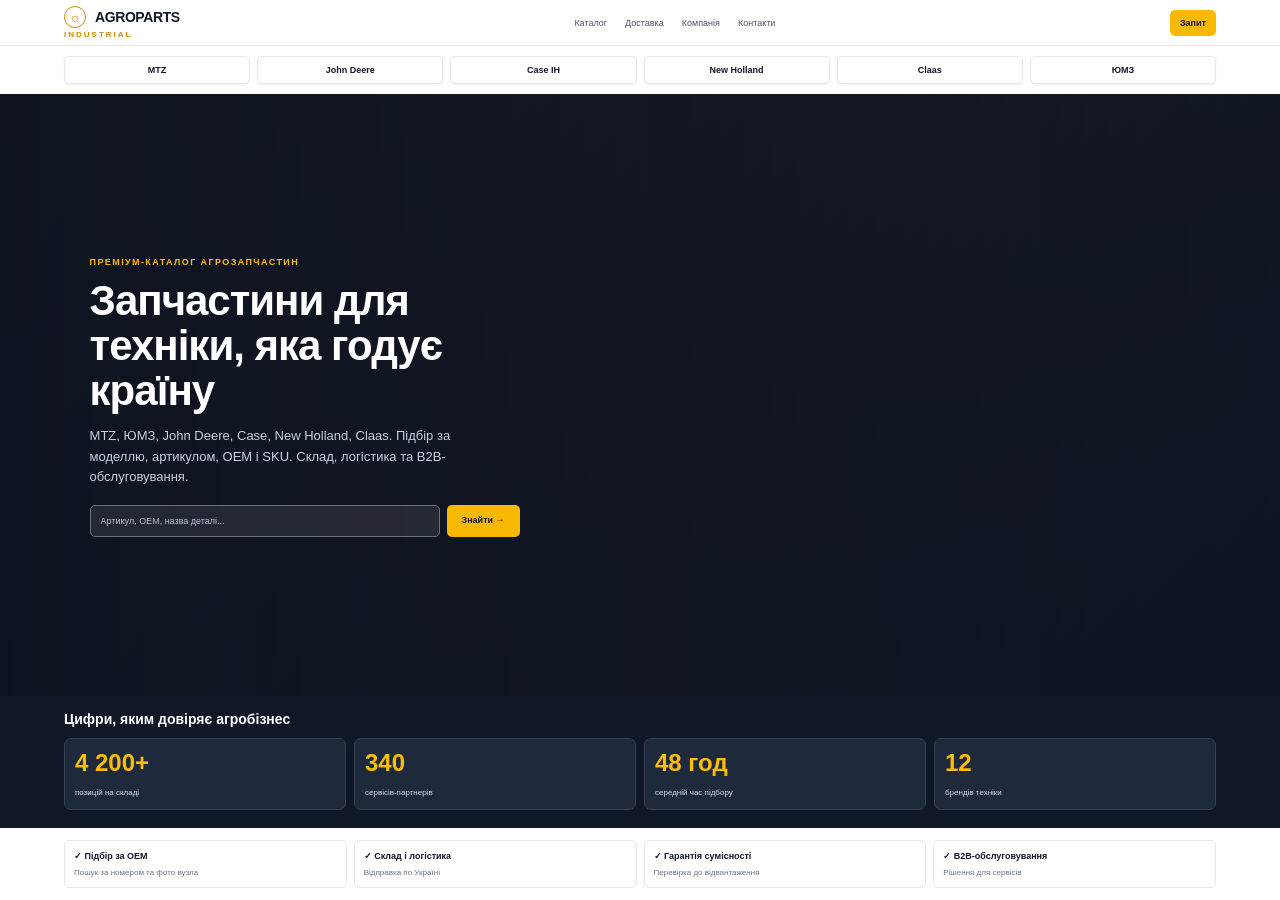
==== agroparts-card.html @ dc729b79 "Add AGROPARTS project preview" ====
<!doctype html>
<html lang="uk">
<head>
<meta charset="utf-8"><meta name="viewport" content="width=device-width,initial-scale=1">
<title>AGROPARTS INDUSTRIAL — portfolio preview</title>
<style>
*{box-sizing:border-box}html,body{margin:0;width:100%;height:100%;overflow:hidden;background:#f6f7f9;color:#111827;font-family:Arial,Helvetica,sans-serif}
.site{height:100%;display:flex;flex-direction:column}.nav{height:46px;background:#fff;border-bottom:1px solid #e5e7eb;display:flex;align-items:center;justify-content:space-between;padding:0 5%;gap:10px}
.brand{font-size:14px;font-weight:900;letter-spacing:-.4px}.brand small{display:block;color:#d08a00;font-size:8px;letter-spacing:2px;margin-top:2px}.sun{display:inline-grid;place-items:center;width:22px;height:22px;border:1.5px solid #d08a00;color:#d08a00;border-radius:50%;margin-right:6px}
.links{font-size:9px;color:#4b5563;display:flex;gap:18px}.cta{background:#f9b900;border-radius:5px;padding:8px 10px;font-size:9px;font-weight:bold}
.hero{position:relative;background:linear-gradient(90deg,rgba(11,17,31,.96),rgba(11,17,31,.77)),linear-gradient(135deg,#5c5038,#101827);color:#fff;padding:26px 7% 22px;flex:1;min-height:0;display:flex;flex-direction:column;justify-content:center}
.eyebrow{font-size:9px;font-weight:800;letter-spacing:1.4px;color:#ffbd00;margin-bottom:12px}.hero h1{font-size:clamp(22px,4.1vw,42px);line-height:1.07;max-width:470px;margin:0 0 12px;font-weight:900;letter-spacing:-1px}.hero p{font-size:clamp(9px,1.4vw,13px);line-height:1.6;color:#c7d0de;max-width:410px;margin:0 0 17px}
.search{display:flex;gap:7px;max-width:430px}.field{border:1px solid #69707c;background:#ffffff16;border-radius:5px;padding:10px;color:#b8c3d3;font-size:9px;flex:1}.find{background:#f9b900;color:#111827;border-radius:5px;padding:10px 15px;font-size:9px;font-weight:bold}
.brands{display:flex;gap:7px;padding:10px 5%;background:#fff;justify-content:space-between}.brands span{background:#fff;border:1px solid #e5e7eb;border-radius:5px;box-shadow:0 1px 2px #0001;padding:8px 9px;text-align:center;font-size:9px;font-weight:bold;flex:1}
.stats{background:#101827;color:white;padding:15px 5% 18px}.stats h2{font-size:14px;margin:0 0 11px}.numbers{display:grid;grid-template-columns:repeat(4,1fr);gap:8px}.metric{background:#1e293b;border:1px solid #334155;border-radius:7px;padding:10px}.metric strong{display:block;color:#ffbd00;font-size:clamp(14px,2.3vw,24px);margin-bottom:4px}.metric span{font-size:8px;color:#d7deea}
.bottom{display:grid;grid-template-columns:repeat(4,1fr);gap:7px;padding:12px 5%;background:#fff}.benefit{border:1px solid #e5e7eb;border-radius:6px;padding:9px;font-size:8px;color:#64748b;line-height:1.4}.benefit b{display:block;color:#111827;font-size:9px;margin-bottom:4px}
@media(max-width:500px){.links{display:none}.brands span:nth-child(n+5){display:none}.bottom{grid-template-columns:repeat(2,1fr)}.hero{padding-left:6%;padding-right:6%}}
</style>
</head>
<body><div class="site">
<header class="nav"><div class="brand"><span class="sun">☼</span> AGROPARTS <small>INDUSTRIAL</small></div><div class="links"><span>Каталог</span><span>Доставка</span><span>Компанія</span><span>Контакти</span></div><span class="cta">Запит</span></header>
<div class="brands"><span>MTZ</span><span>John Deere</span><span>Case IH</span><span>New Holland</span><span>Claas</span><span>ЮМЗ</span></div>
<section class="hero"><div class="eyebrow">ПРЕМІУМ-КАТАЛОГ АГРОЗАПЧАСТИН</div><h1>Запчастини для техніки, яка годує країну</h1><p>MTZ, ЮМЗ, John Deere, Case, New Holland, Claas. Підбір за моделлю, артикулом, OEM і SKU. Склад, логістика та B2B-обслуговування.</p><div class="search"><div class="field">Артикул, OEM, назва деталі...</div><div class="find">Знайти →</div></div></section>
<section class="stats"><h2>Цифри, яким довіряє агробізнес</h2><div class="numbers"><div class="metric"><strong>4 200+</strong><span>позицій на складі</span></div><div class="metric"><strong>340</strong><span>сервісів-партнерів</span></div><div class="metric"><strong>48 год</strong><span>середній час підбору</span></div><div class="metric"><strong>12</strong><span>брендів техніки</span></div></div></section>
<section class="bottom"><div class="benefit"><b>✓ Підбір за OEM</b>Пошук за номером та фото вузла</div><div class="benefit"><b>✓ Склад і логістика</b>Відправка по Україні</div><div class="benefit"><b>✓ Гарантія сумісності</b>Перевірка до відвантаження</div><div class="benefit"><b>✓ B2B-обслуговування</b>Рішення для сервісів</div></section>
</div></body></html>
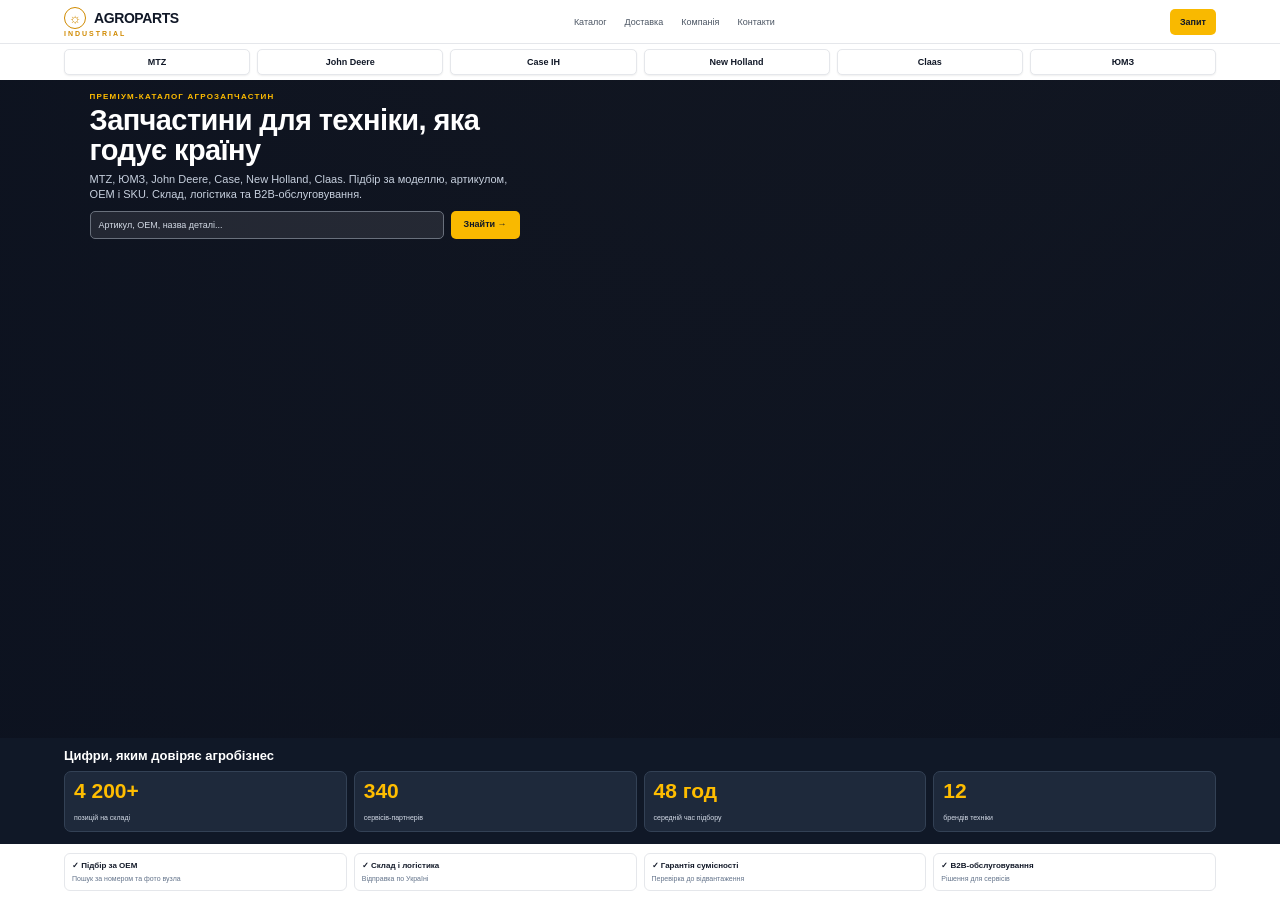
==== commit 1b7a3a86: "Fix AGROPARTS portfolio preview layout" ====
--- a/agroparts-card.html
+++ b/agroparts-card.html
@@ -4,17 +4,23 @@
 <meta charset="utf-8"><meta name="viewport" content="width=device-width,initial-scale=1">
 <title>AGROPARTS INDUSTRIAL — portfolio preview</title>
 <style>
-*{box-sizing:border-box}html,body{margin:0;width:100%;height:100%;overflow:hidden;background:#f6f7f9;color:#111827;font-family:Arial,Helvetica,sans-serif}
-.site{height:100%;display:flex;flex-direction:column}.nav{height:46px;background:#fff;border-bottom:1px solid #e5e7eb;display:flex;align-items:center;justify-content:space-between;padding:0 5%;gap:10px}
-.brand{font-size:14px;font-weight:900;letter-spacing:-.4px}.brand small{display:block;color:#d08a00;font-size:8px;letter-spacing:2px;margin-top:2px}.sun{display:inline-grid;place-items:center;width:22px;height:22px;border:1.5px solid #d08a00;color:#d08a00;border-radius:50%;margin-right:6px}
-.links{font-size:9px;color:#4b5563;display:flex;gap:18px}.cta{background:#f9b900;border-radius:5px;padding:8px 10px;font-size:9px;font-weight:bold}
-.hero{position:relative;background:linear-gradient(90deg,rgba(11,17,31,.96),rgba(11,17,31,.77)),linear-gradient(135deg,#5c5038,#101827);color:#fff;padding:26px 7% 22px;flex:1;min-height:0;display:flex;flex-direction:column;justify-content:center}
-.eyebrow{font-size:9px;font-weight:800;letter-spacing:1.4px;color:#ffbd00;margin-bottom:12px}.hero h1{font-size:clamp(22px,4.1vw,42px);line-height:1.07;max-width:470px;margin:0 0 12px;font-weight:900;letter-spacing:-1px}.hero p{font-size:clamp(9px,1.4vw,13px);line-height:1.6;color:#c7d0de;max-width:410px;margin:0 0 17px}
-.search{display:flex;gap:7px;max-width:430px}.field{border:1px solid #69707c;background:#ffffff16;border-radius:5px;padding:10px;color:#b8c3d3;font-size:9px;flex:1}.find{background:#f9b900;color:#111827;border-radius:5px;padding:10px 15px;font-size:9px;font-weight:bold}
-.brands{display:flex;gap:7px;padding:10px 5%;background:#fff;justify-content:space-between}.brands span{background:#fff;border:1px solid #e5e7eb;border-radius:5px;box-shadow:0 1px 2px #0001;padding:8px 9px;text-align:center;font-size:9px;font-weight:bold;flex:1}
-.stats{background:#101827;color:white;padding:15px 5% 18px}.stats h2{font-size:14px;margin:0 0 11px}.numbers{display:grid;grid-template-columns:repeat(4,1fr);gap:8px}.metric{background:#1e293b;border:1px solid #334155;border-radius:7px;padding:10px}.metric strong{display:block;color:#ffbd00;font-size:clamp(14px,2.3vw,24px);margin-bottom:4px}.metric span{font-size:8px;color:#d7deea}
-.bottom{display:grid;grid-template-columns:repeat(4,1fr);gap:7px;padding:12px 5%;background:#fff}.benefit{border:1px solid #e5e7eb;border-radius:6px;padding:9px;font-size:8px;color:#64748b;line-height:1.4}.benefit b{display:block;color:#111827;font-size:9px;margin-bottom:4px}
-@media(max-width:500px){.links{display:none}.brands span:nth-child(n+5){display:none}.bottom{grid-template-columns:repeat(2,1fr)}.hero{padding-left:6%;padding-right:6%}}
+*{box-sizing:border-box}
+html,body{margin:0;width:100%;height:100%;overflow:hidden;background:#f6f7f9;color:#111827;font-family:Arial,Helvetica,sans-serif}
+.site{height:100%;min-height:0;display:flex;flex-direction:column;overflow:hidden}
+.nav{flex:0 0 44px;background:#fff;border-bottom:1px solid #e5e7eb;display:flex;align-items:center;justify-content:space-between;padding:0 5%;gap:10px}
+.brand{font-size:14px;font-weight:900;letter-spacing:-.4px;white-space:nowrap}.brand small{display:block;color:#d08a00;font-size:7px;letter-spacing:2px;margin-top:1px}.sun{display:inline-grid;place-items:center;width:22px;height:22px;border:1.5px solid #d08a00;color:#d08a00;border-radius:50%;margin-right:5px}
+.links{font-size:9px;color:#4b5563;display:flex;gap:18px;white-space:nowrap}.cta{background:#f9b900;border-radius:5px;padding:8px 10px;font-size:9px;font-weight:bold;white-space:nowrap}
+.brands{flex:0 0 36px;display:flex;align-items:center;gap:7px;padding:5px 5%;background:#fff;justify-content:space-between;overflow:hidden}
+.brands span{background:#fff;border:1px solid #e5e7eb;border-radius:5px;box-shadow:0 1px 2px #0001;padding:7px 9px;text-align:center;font-size:9px;font-weight:bold;flex:1;white-space:nowrap}
+.hero{flex:1 1 auto;min-height:0;overflow:hidden;background:linear-gradient(90deg,rgba(11,17,31,.97),rgba(11,17,31,.83)),linear-gradient(135deg,#5c5038,#101827);color:#fff;padding:12px 7% 10px;display:flex;flex-direction:column;justify-content:flex-start}
+.eyebrow{flex:0 0 auto;font-size:8px;font-weight:800;letter-spacing:1.2px;color:#ffbd00;margin:0 0 5px}
+.hero h1{flex:0 0 auto;font-size:clamp(18px,2.8vw,29px);line-height:1.02;max-width:440px;margin:0 0 7px;font-weight:900;letter-spacing:-.6px}
+.hero p{flex:0 0 auto;font-size:clamp(9px,1.2vw,11px);line-height:1.35;color:#c7d0de;max-width:440px;margin:0 0 9px}
+.search{flex:0 0 auto;display:flex;gap:7px;max-width:430px}.field{border:1px solid #69707c;background:#ffffff16;border-radius:5px;padding:8px;color:#d3dae5;font-size:9px;flex:1;min-width:0}.find{background:#f9b900;color:#111827;border-radius:5px;padding:8px 13px;font-size:9px;font-weight:bold;white-space:nowrap}
+.stats{flex:0 0 auto;background:#101827;color:white;padding:10px 5% 12px}.stats h2{font-size:13px;margin:0 0 8px}.numbers{display:grid;grid-template-columns:repeat(4,minmax(0,1fr));gap:7px}.metric{min-width:0;background:#1e293b;border:1px solid #334155;border-radius:7px;padding:7px 9px}.metric strong{display:block;color:#ffbd00;font-size:clamp(13px,2vw,21px);margin-bottom:3px}.metric span{font-size:7px;color:#d7deea;line-height:1.2}
+.bottom{flex:0 0 auto;display:grid;grid-template-columns:repeat(4,minmax(0,1fr));gap:7px;padding:9px 5%;background:#fff}.benefit{min-width:0;border:1px solid #e5e7eb;border-radius:6px;padding:7px;font-size:7px;color:#64748b;line-height:1.3}.benefit b{display:block;color:#111827;font-size:8px;margin-bottom:3px}
+@media(max-width:500px){.links{display:none}.brands span:nth-child(n+5){display:none}.bottom{grid-template-columns:repeat(2,minmax(0,1fr))}.hero{padding-left:6%;padding-right:6%}.hero h1{font-size:clamp(18px,4vw,25px)}}
+@media(max-height:340px){.brands{display:none}.hero{padding-top:8px;padding-bottom:8px}.hero p{margin-bottom:6px}.stats{padding-top:7px;padding-bottom:8px}.bottom{padding-top:6px;padding-bottom:6px}}
 </style>
 </head>
 <body><div class="site">
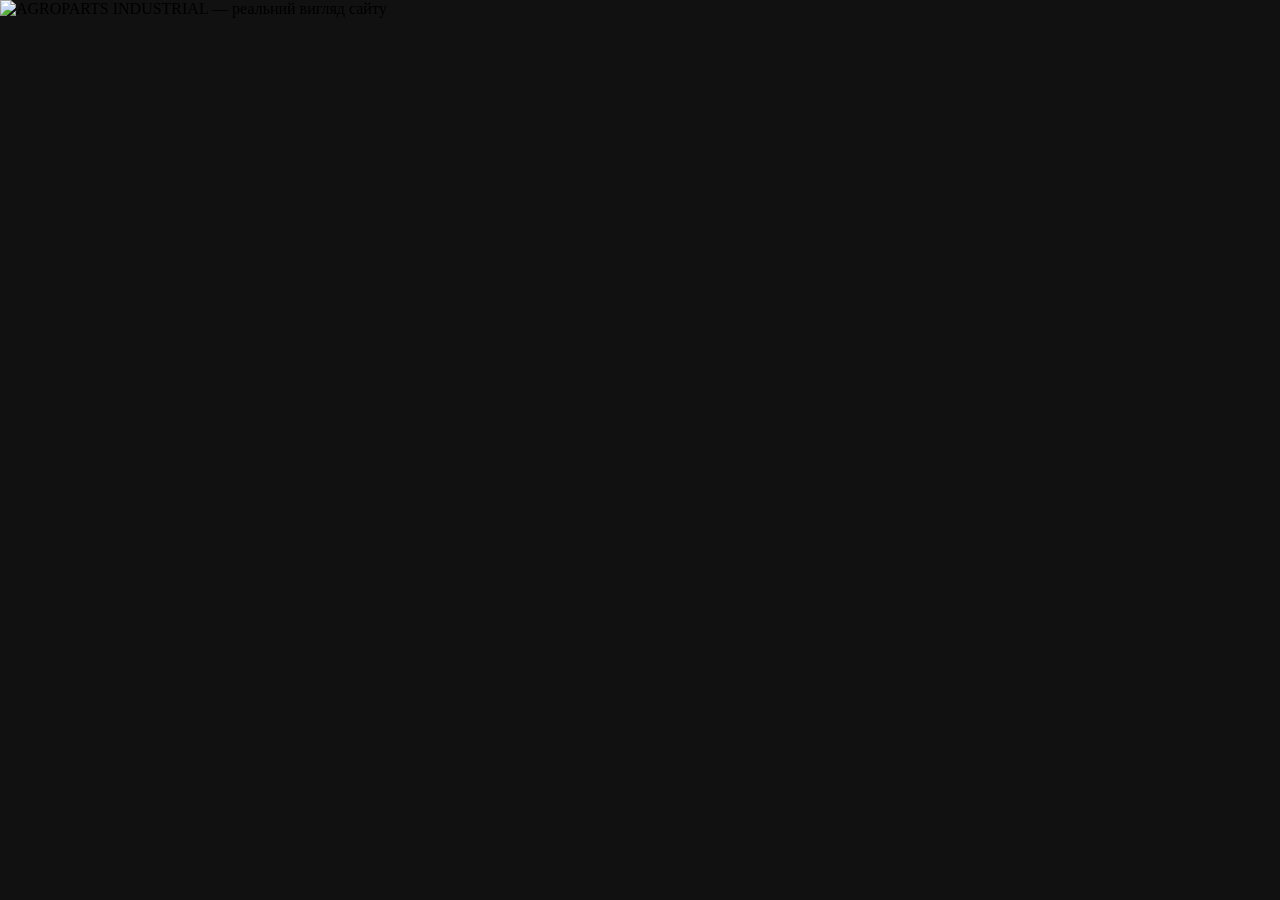
==== commit 4afb9bdb: "Use actual AGROPARTS website screenshot in portfolio" ====
--- a/agroparts-card.html
+++ b/agroparts-card.html
@@ -1,32 +1,4 @@
 <!doctype html>
-<html lang="uk">
-<head>
-<meta charset="utf-8"><meta name="viewport" content="width=device-width,initial-scale=1">
-<title>AGROPARTS INDUSTRIAL — portfolio preview</title>
-<style>
-*{box-sizing:border-box}
-html,body{margin:0;width:100%;height:100%;overflow:hidden;background:#f6f7f9;color:#111827;font-family:Arial,Helvetica,sans-serif}
-.site{height:100%;min-height:0;display:flex;flex-direction:column;overflow:hidden}
-.nav{flex:0 0 44px;background:#fff;border-bottom:1px solid #e5e7eb;display:flex;align-items:center;justify-content:space-between;padding:0 5%;gap:10px}
-.brand{font-size:14px;font-weight:900;letter-spacing:-.4px;white-space:nowrap}.brand small{display:block;color:#d08a00;font-size:7px;letter-spacing:2px;margin-top:1px}.sun{display:inline-grid;place-items:center;width:22px;height:22px;border:1.5px solid #d08a00;color:#d08a00;border-radius:50%;margin-right:5px}
-.links{font-size:9px;color:#4b5563;display:flex;gap:18px;white-space:nowrap}.cta{background:#f9b900;border-radius:5px;padding:8px 10px;font-size:9px;font-weight:bold;white-space:nowrap}
-.brands{flex:0 0 36px;display:flex;align-items:center;gap:7px;padding:5px 5%;background:#fff;justify-content:space-between;overflow:hidden}
-.brands span{background:#fff;border:1px solid #e5e7eb;border-radius:5px;box-shadow:0 1px 2px #0001;padding:7px 9px;text-align:center;font-size:9px;font-weight:bold;flex:1;white-space:nowrap}
-.hero{flex:1 1 auto;min-height:0;overflow:hidden;background:linear-gradient(90deg,rgba(11,17,31,.97),rgba(11,17,31,.83)),linear-gradient(135deg,#5c5038,#101827);color:#fff;padding:12px 7% 10px;display:flex;flex-direction:column;justify-content:flex-start}
-.eyebrow{flex:0 0 auto;font-size:8px;font-weight:800;letter-spacing:1.2px;color:#ffbd00;margin:0 0 5px}
-.hero h1{flex:0 0 auto;font-size:clamp(18px,2.8vw,29px);line-height:1.02;max-width:440px;margin:0 0 7px;font-weight:900;letter-spacing:-.6px}
-.hero p{flex:0 0 auto;font-size:clamp(9px,1.2vw,11px);line-height:1.35;color:#c7d0de;max-width:440px;margin:0 0 9px}
-.search{flex:0 0 auto;display:flex;gap:7px;max-width:430px}.field{border:1px solid #69707c;background:#ffffff16;border-radius:5px;padding:8px;color:#d3dae5;font-size:9px;flex:1;min-width:0}.find{background:#f9b900;color:#111827;border-radius:5px;padding:8px 13px;font-size:9px;font-weight:bold;white-space:nowrap}
-.stats{flex:0 0 auto;background:#101827;color:white;padding:10px 5% 12px}.stats h2{font-size:13px;margin:0 0 8px}.numbers{display:grid;grid-template-columns:repeat(4,minmax(0,1fr));gap:7px}.metric{min-width:0;background:#1e293b;border:1px solid #334155;border-radius:7px;padding:7px 9px}.metric strong{display:block;color:#ffbd00;font-size:clamp(13px,2vw,21px);margin-bottom:3px}.metric span{font-size:7px;color:#d7deea;line-height:1.2}
-.bottom{flex:0 0 auto;display:grid;grid-template-columns:repeat(4,minmax(0,1fr));gap:7px;padding:9px 5%;background:#fff}.benefit{min-width:0;border:1px solid #e5e7eb;border-radius:6px;padding:7px;font-size:7px;color:#64748b;line-height:1.3}.benefit b{display:block;color:#111827;font-size:8px;margin-bottom:3px}
-@media(max-width:500px){.links{display:none}.brands span:nth-child(n+5){display:none}.bottom{grid-template-columns:repeat(2,minmax(0,1fr))}.hero{padding-left:6%;padding-right:6%}.hero h1{font-size:clamp(18px,4vw,25px)}}
-@media(max-height:340px){.brands{display:none}.hero{padding-top:8px;padding-bottom:8px}.hero p{margin-bottom:6px}.stats{padding-top:7px;padding-bottom:8px}.bottom{padding-top:6px;padding-bottom:6px}}
-</style>
-</head>
-<body><div class="site">
-<header class="nav"><div class="brand"><span class="sun">☼</span> AGROPARTS <small>INDUSTRIAL</small></div><div class="links"><span>Каталог</span><span>Доставка</span><span>Компанія</span><span>Контакти</span></div><span class="cta">Запит</span></header>
-<div class="brands"><span>MTZ</span><span>John Deere</span><span>Case IH</span><span>New Holland</span><span>Claas</span><span>ЮМЗ</span></div>
-<section class="hero"><div class="eyebrow">ПРЕМІУМ-КАТАЛОГ АГРОЗАПЧАСТИН</div><h1>Запчастини для техніки, яка годує країну</h1><p>MTZ, ЮМЗ, John Deere, Case, New Holland, Claas. Підбір за моделлю, артикулом, OEM і SKU. Склад, логістика та B2B-обслуговування.</p><div class="search"><div class="field">Артикул, OEM, назва деталі...</div><div class="find">Знайти →</div></div></section>
-<section class="stats"><h2>Цифри, яким довіряє агробізнес</h2><div class="numbers"><div class="metric"><strong>4 200+</strong><span>позицій на складі</span></div><div class="metric"><strong>340</strong><span>сервісів-партнерів</span></div><div class="metric"><strong>48 год</strong><span>середній час підбору</span></div><div class="metric"><strong>12</strong><span>брендів техніки</span></div></div></section>
-<section class="bottom"><div class="benefit"><b>✓ Підбір за OEM</b>Пошук за номером та фото вузла</div><div class="benefit"><b>✓ Склад і логістика</b>Відправка по Україні</div><div class="benefit"><b>✓ Гарантія сумісності</b>Перевірка до відвантаження</div><div class="benefit"><b>✓ B2B-обслуговування</b>Рішення для сервісів</div></section>
-</div></body></html>+<html lang="uk"><head><meta charset="utf-8"><meta name="viewport" content="width=device-width,initial-scale=1"><title>AGROPARTS INDUSTRIAL — portfolio preview</title>
+<style>*{box-sizing:border-box}html,body{margin:0;width:100%;height:100%;overflow:hidden;background:#111}body{display:flex;align-items:center;justify-content:center}.shot{display:block;width:100%;height:100%;object-fit:cover;object-position:top center}</style></head>
+<body><img class="shot" alt="AGROPARTS INDUSTRIAL — реальний вигляд сайту" src="[data-uri]"></body></html>
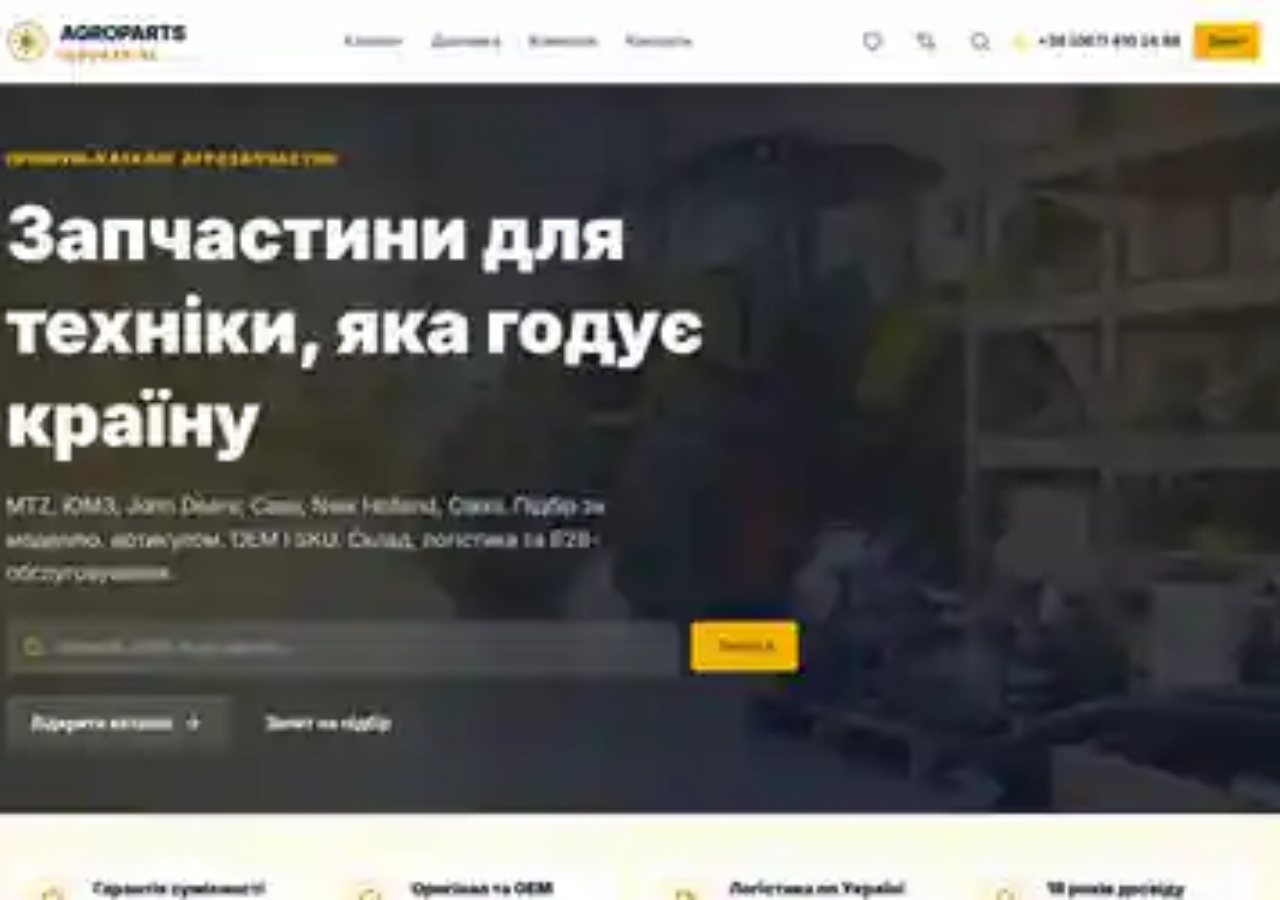
==== commit 2c36b2a0: "Replace AGROPARTS mockup with supplied site screenshot" ====
--- a/agroparts-card.html
+++ b/agroparts-card.html
@@ -1,4 +1 @@
-<!doctype html>
-<html lang="uk"><head><meta charset="utf-8"><meta name="viewport" content="width=device-width,initial-scale=1"><title>AGROPARTS INDUSTRIAL — portfolio preview</title>
-<style>*{box-sizing:border-box}html,body{margin:0;width:100%;height:100%;overflow:hidden;background:#111}body{display:flex;align-items:center;justify-content:center}.shot{display:block;width:100%;height:100%;object-fit:cover;object-position:top center}</style></head>
-<body><img class="shot" alt="AGROPARTS INDUSTRIAL — реальний вигляд сайту" src="[data-uri]"></body></html>+<!doctype html><html lang="uk"><head><meta charset="utf-8"><meta name="viewport" content="width=device-width,initial-scale=1"><title>AGROPARTS INDUSTRIAL — portfolio preview</title><style>*{box-sizing:border-box}html,body{margin:0;width:100%;height:100%;overflow:hidden;background:#111}body{display:flex;align-items:center;justify-content:center}.shot{display:block;width:100%;height:100%;object-fit:cover;object-position:top center}</style></head><body><img class="shot" alt="AGROPARTS INDUSTRIAL — реальний вигляд сайту" src="[data-uri]"></body></html>
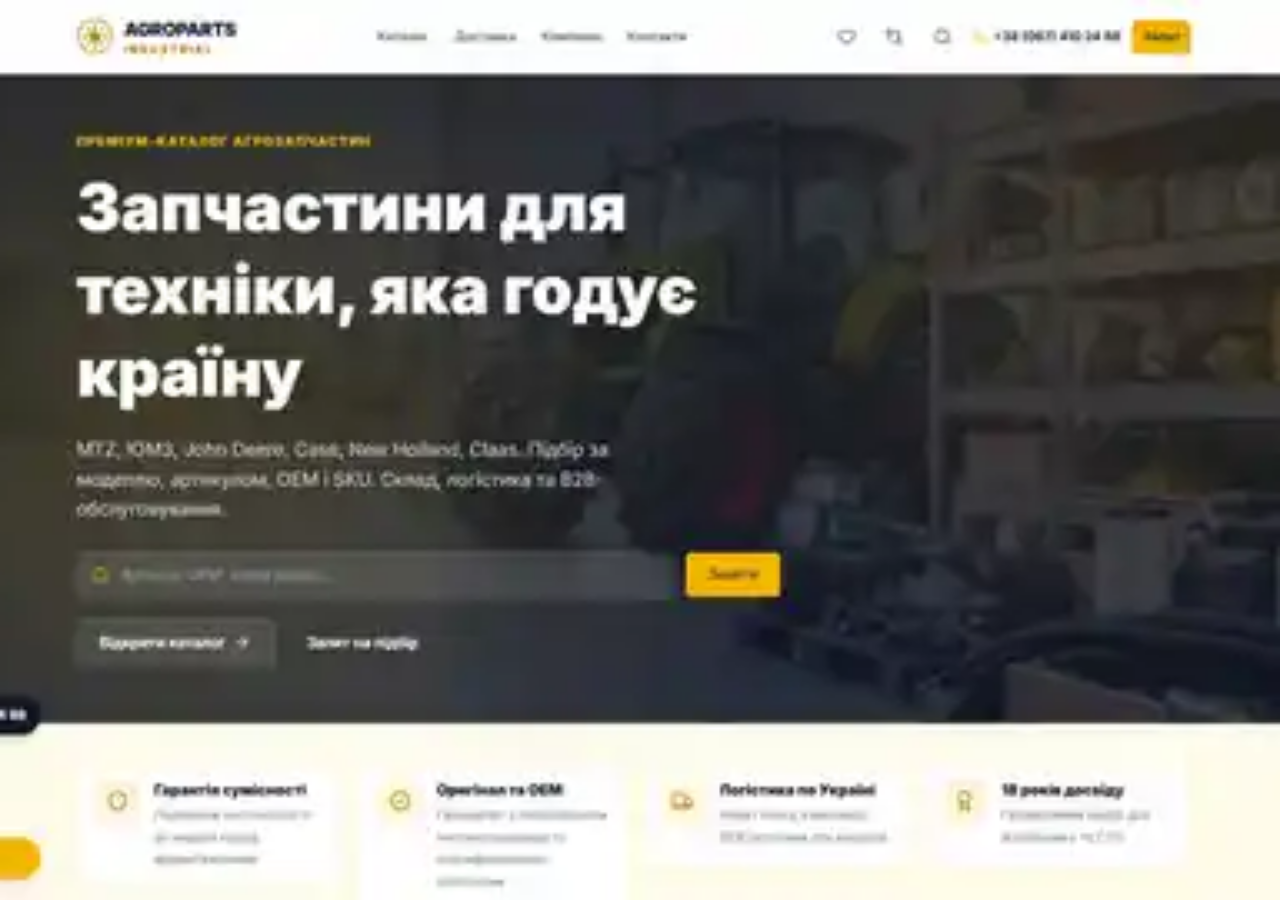
==== commit 7755ebdd: "Fix AGROPARTS preview using actual provided site screenshot" ====
--- a/agroparts-card.html
+++ b/agroparts-card.html
@@ -1 +1 @@
-<!doctype html><html lang="uk"><head><meta charset="utf-8"><meta name="viewport" content="width=device-width,initial-scale=1"><title>AGROPARTS INDUSTRIAL — portfolio preview</title><style>*{box-sizing:border-box}html,body{margin:0;width:100%;height:100%;overflow:hidden;background:#111}body{display:flex;align-items:center;justify-content:center}.shot{display:block;width:100%;height:100%;object-fit:cover;object-position:top center}</style></head><body><img class="shot" alt="AGROPARTS INDUSTRIAL — реальний вигляд сайту" src="[data-uri]"></body></html>+<!doctype html><html lang="uk"><head><meta charset="utf-8"><meta name="viewport" content="width=device-width,initial-scale=1"><title>AGROPARTS INDUSTRIAL — portfolio preview</title><style>*{box-sizing:border-box}html,body{margin:0;width:100%;height:100%;overflow:hidden;background:#101827}body{display:flex;align-items:center;justify-content:center}.shot{display:block;width:100%;height:100%;object-fit:cover;object-position:center top}</style></head><body><img class="shot" alt="AGROPARTS INDUSTRIAL — прев’ю реального сайту" src="[data-uri]"></body></html>
